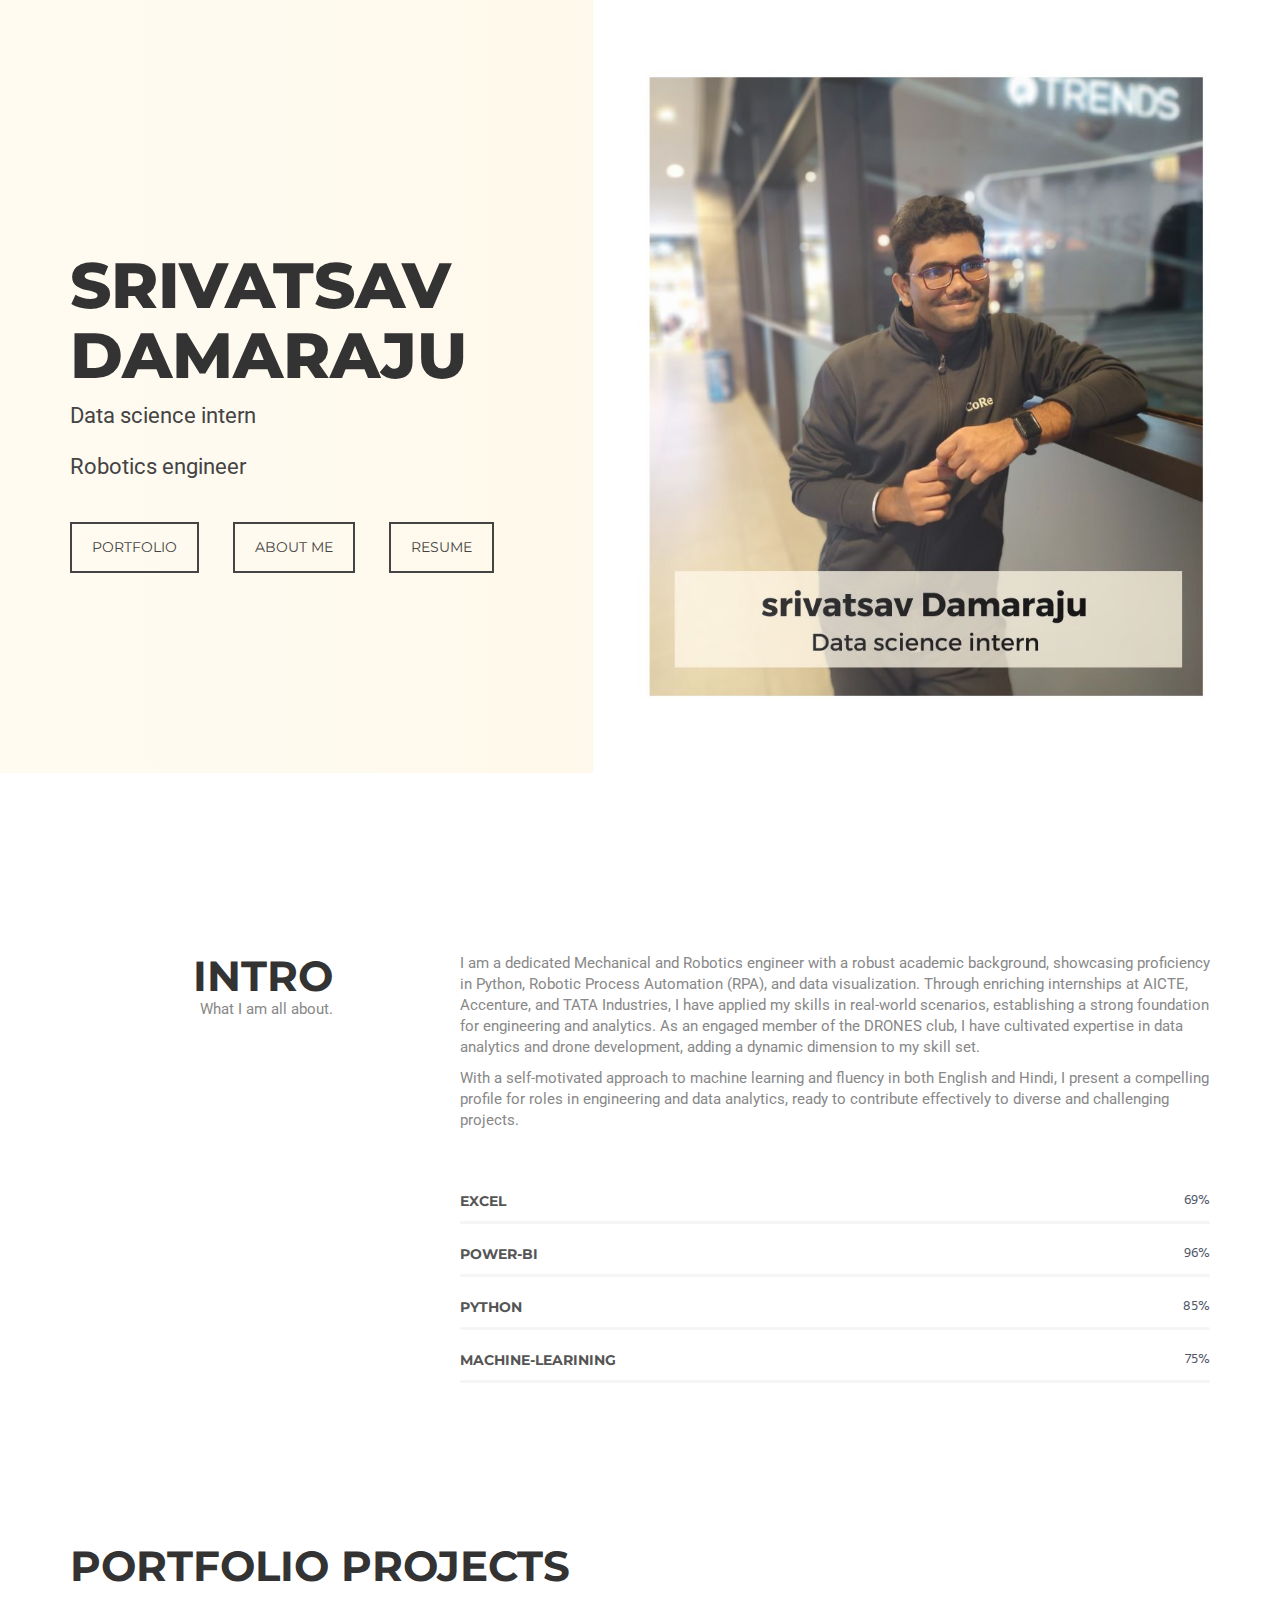
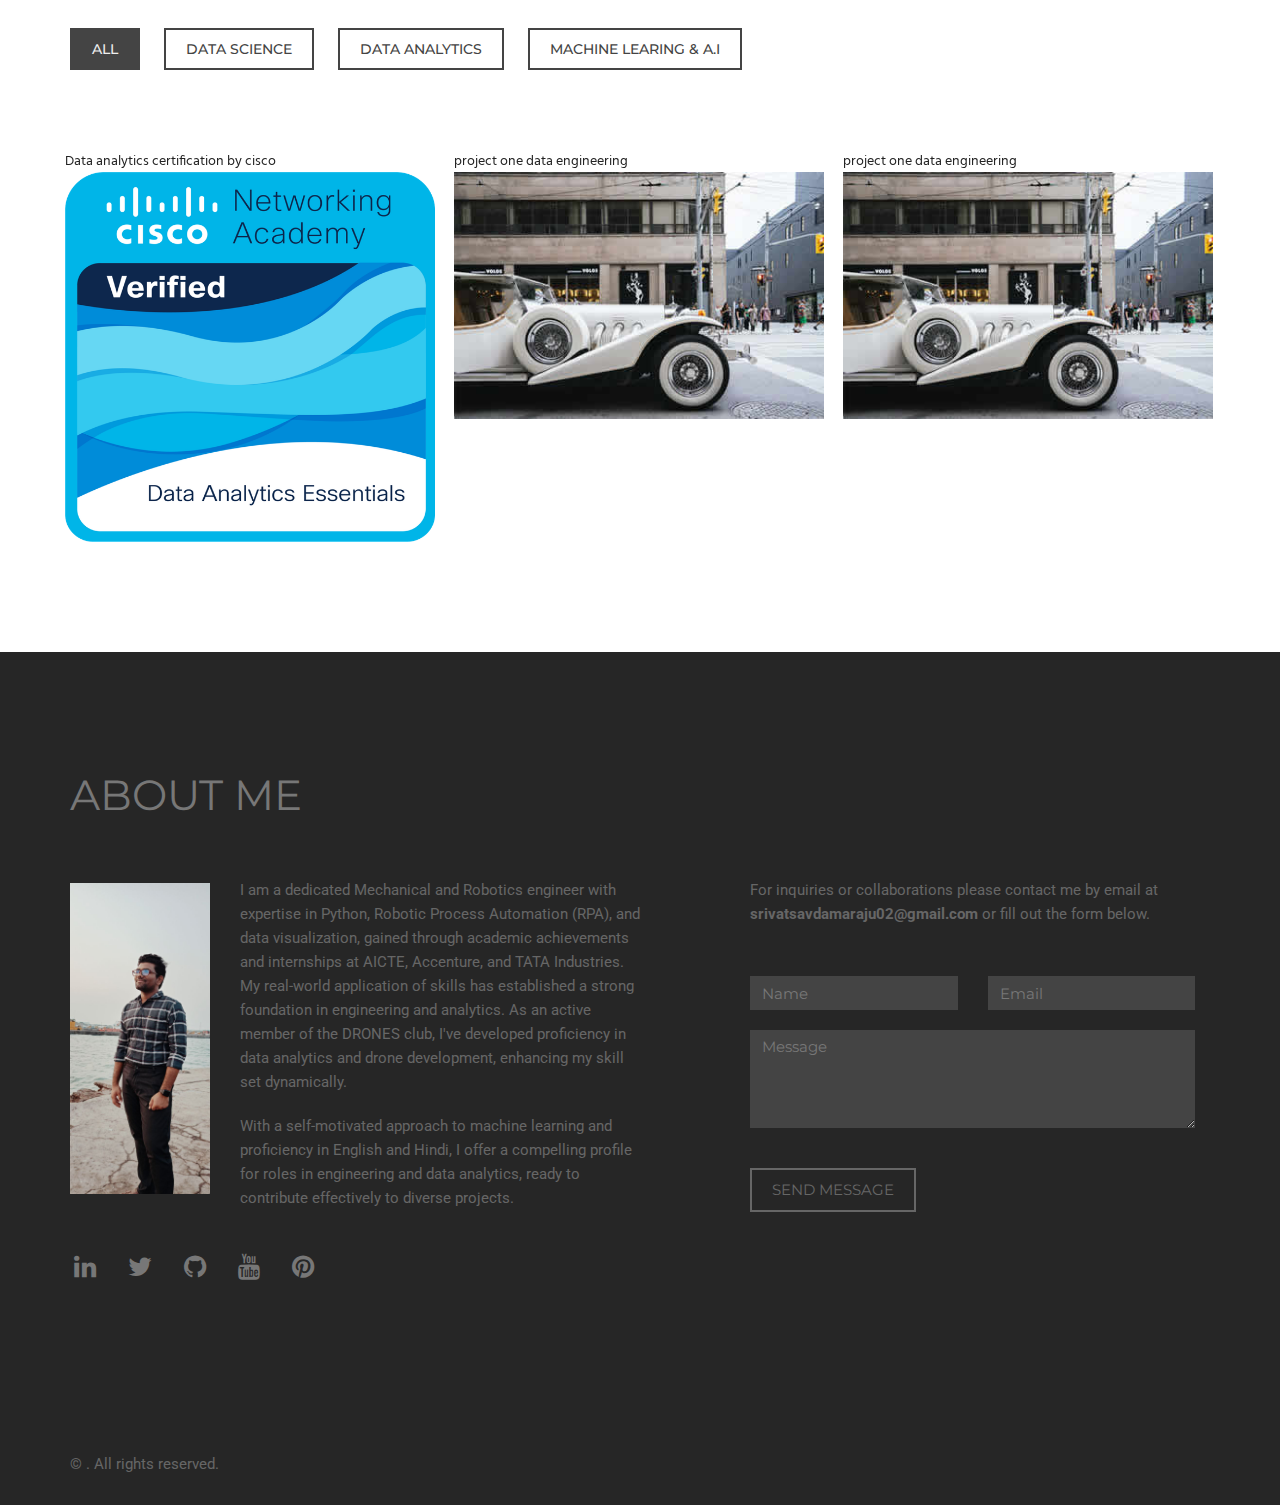
==== index.html @ e6b88191 "Update index.html" ====
<!DOCTYPE html>
<html lang="en">
<head>
<meta charset="utf-8">
<meta name="viewport" content="width=device-width, initial-scale=1">
<title>Srivatsav Damaraju  - Data science intern  / Robotics engineer </title>
<meta name="description" content="">
<meta name="author" content="">
<!-- air flowGLOBAL MANDATORY STYLES -->
<link href="http://fonts.googleapis.com/css?family=Hind:300,400,500,600,700" rel="stylesheet" type="text/css">
<link href="vendor/simple-line-icons/css/simple-line-icons.css" rel="stylesheet" type="text/css"/>
<link href="vendor/bootstrap/css/bootstrap.min.css" rel="stylesheet" type="text/css"/>

<!-- PAGE LEVEL PLUGIN STYLES -->
<link href="airflo\css\animate.css" rel="stylesheet">

<!-- THEME STYLES -->
<link href="airflo\css\layout.min.css" rel="stylesheet" type="text/css"/>
<!-- JAVASCRIPTS(Load javascripts at bottom, this will reduce page load time) -->
        <!-- CORE PLUGINS -->
        <script src="vendor/jquery.min.js" type="text/javascript"></script>
        <script src="vendor/jquery-migrate.min.js" type="text/javascript"></script>
        <script src="vendor/bootstrap/js/bootstrap.min.js" type="text/javascript"></script>

        <!-- PAGE LEVEL PLUGINS -->
        <script src="vendor/jquery.easing.js" type="text/javascript"></script>
        <script src="vendor/jquery.back-to-top.js" type="text/javascript"></script>
        <script src="vendor/jquery.smooth-scroll.js" type="text/javascript"></script>
        <script src="vendor/jquery.wow.min.js" type="text/javascript"></script>
        <script src="vendor/jquery.parallax.min.js" type="text/javascript"></script>
        <script src="vendor/jquery.appear.js" type="text/javascript"></script>
        <script src="vendor/masonry/jquery.masonry.pkgd.min.js" type="text/javascript"></script>
        <script src="vendor/masonry/imagesloaded.pkgd.min.js" type="text/javascript"></script>

        <!-- PAGE LEVEL SCRIPTS -->
        <script src="airflo\js\layout.min.js" type="text/javascript"></script>
        <script src="airflo\js\components\progress-bar.min.js" type="text/javascript"></script>
        <script src="airflo\js\components\masonry.min.js" type="text/javascript"></script>
        <script src="airflo\js\components\wow.min.js" type="text/javascript"></script>


<!-- Favicons
    ================================================== -->
<link rel="shortcut icon" href="img/favicon.ico" type="image/x-icon">
<link rel="apple-touch-icon" href="img/apple-touch-icon.png">
<link rel="apple-touch-icon" sizes="72x72" href="img/apple-touch-icon-72x72.png">
<link rel="apple-touch-icon" sizes="114x114" href="img/apple-touch-icon-114x114.png">

<!-- Bootstrap -->
<link rel="stylesheet" type="text/css"  href="css/bootstrap.css">
<link rel="stylesheet" type="text/css" href="fonts/font-awesome/css/font-awesome.css">

<!-- Stylesheet
    ================================================== -->

<link rel="stylesheet" type="text/css"  href="css/style.css">
<link rel="stylesheet" type="text/css" href="css/nivo-lightbox/nivo-lightbox.css">
<link rel="stylesheet" type="text/css" href="css/nivo-lightbox/default.css">
<link href="https://fonts.googleapis.com/css?family=Montserrat:400,700" rel="stylesheet">
<link href="https://fonts.googleapis.com/css?family=Roboto:300,400,500,700,900" rel="stylesheet">

<!-- HTML5 shim and Respond.js for IE8 support of HTML5 elements and media queries -->
<!-- WARNING: Respond.js doesn't work if you view the page via file:// -->
<!--[if lt IE 9]>
      <script src="https://oss.maxcdn.com/html5shiv/3.7.2/html5shiv.min.js"></script>
      <script src="https://oss.maxcdn.com/respond/1.4.2/respond.min.js"></script>
    <![endif]-->
</head>
<body>
<!-- Header -->
<header id="header">
  <div class="intro">
    <div class="overlay">
      <div class="container">
        <div class="row">
          <div class="col-xs-12 col-md-8">
            <div class="intro-text">
              <h1>Srivatsav Damaraju</h1>
              <p> Data science intern </p>
              <p> Robotics engineer</p>
              <a href="#portfolio" class="btn btn-custom btn-lg page-scroll">Portfolio</a> <a href="#contact" class="btn btn-custom btn-lg page-scroll">About Me</a> <a href="Resume.html" class="btn btn-custom btn-lg page-scroll">Resume</a></div>
          </div>
          
        </div>
        
      </div>
    </div>
  </div>
  
    
     
          
           
       
    
</header>

<div id="about">
  <div class="container content-lg">
      <div class="row">
          <div class="col-sm-3 sm-margin-b-30">
              <div class="text-right sm-text-left">
                  <h2 class="margin-b-0">Intro</h2>
                  <p>What I am all about.</p>
              </div>
          </div>
          <div class="col-sm-8 col-sm-offset-1">
              <div class="margin-b-60">
                  <p>I am a dedicated Mechanical and Robotics engineer with a robust academic background, showcasing proficiency in Python, Robotic Process Automation (RPA), and data visualization. Through enriching internships at AICTE, Accenture, and TATA Industries, I have applied my skills in real-world scenarios, establishing a strong foundation for engineering and analytics. As an engaged member of the DRONES club, I have cultivated expertise in data analytics and drone development, adding a dynamic dimension to my skill set.</p>
                  <p>With a self-motivated approach to machine learning and fluency in both English and Hindi, I present a compelling profile for roles in engineering and data analytics, ready to contribute effectively to diverse and challenging projects. </p>
              </div>

              <!-- Progress Box -->
              <div class="progress-box">
                  <h5>EXCEL <span class="color-heading pull-right">69%</span></h5>
                  <div class="progress">
                      <div class="progress-bar bg-color-base" role="progressbar" data-width="87"></div>
                  </div>
              </div>
              <div class="progress-box">
                  <h5>POWER-BI <span class="color-heading pull-right">96%</span></h5>
                  <div class="progress">
                      <div class="progress-bar bg-color-base" role="progressbar" data-width="82"></div>
                  </div>
              </div>
              <div class="progress-box">
                  <h5>PYTHON <span class="color-heading pull-right">85%</span></h5>
                  <div class="progress">
                      <div class="progress-bar bg-color-base" role="progressbar" data-width="52"></div>
                  </div>
              </div>
              <div class="progress-box">
                  <h5>MACHINE-LEARINING <span class="color-heading pull-right">75%</span></h5>
                  <div class="progress">
                      <div class="progress-bar bg-color-base" role="progressbar" data-width="77"></div>
                  </div>
              </div>
              <!-- End Progress Box -->
          </div>
      </div>
      <!--// end row -->
  </div>
</div>
<!-- Portfolio Section -->
<div id="portfolio">
  <div class="container">
    <div class="section-title">
      <h2>Portfolio Projects </h2>
    </div>
    <div class="categories">
      <ul class="cat">
        <li>
          <ol class="type">
            <li><a href="#" data-filter="*" class="active">All</a></li>
            <li><a href="#" data-filter=".data-science">data science</a></li>
            <li><a href="#" data-filter=".dolor">Data analytics</a></li>
            <li><a href="#" data-filter=".adipiscing">Machine Learing & A.I </a></li>
          </ol>
        </li>
      </ul>
    </div>
    
    <div class="row">
      <div class="portfolio-items">
        
      <!-- past new content heare start  -->
        <div class="col-sm-6 col-md-4 data-science"><!-- change name topic  -->
          <div class="portfolio-item">
            <div class="hover-bg"> <a href="canva.html" title="Data analytics certification by cisco " data-lightbox-gallery="gallery1">
              <figure>
   
                <figcaption> Data analytics certification by cisco <!-- change name of the image title   -->

                </figcaption>
              </figure>
              <div class="hover-text">
                <div class="overlay-caption">
                  <div class="overlay-content">
                    
                    <h4>Data analytics certification by cisco</h4>
                
                  </div>
                </div>
              </div>
              <img src="img/portfolio/CISCODATABADGE.png" class="img-responsive" alt="Project Title"> </a> </div>
          </div>
        </div>

        <!-- past new content heare end  -->
        <div class="col-sm-6 col-md-4 dolor">
          <div class="portfolio-item">
            <div class="hover-bg"> <a href="img/portfolio/01-large.jpg" title="Project Title" data-lightbox-gallery="gallery1">
              <figure>
   
                <figcaption> project one data engineering 

                </figcaption>
              </figure>
              <div class="hover-text">
                <div class="overlay-caption">
                  <div class="overlay-content">
                    
                    <h4>Project Name</h4>
                
                  </div>
                </div>
              </div>
              <img src="img/portfolio/01-small.jpg" class="img-responsive" alt="Project Title"> </a> </div>
          </div>
        </div>
       
       
        <div class="col-sm-6 col-md-4 adipiscing">
          <div class="portfolio-item">
            <div class="hover-bg"> <a href="img/portfolio/01-large.jpg" title="Project Title" data-lightbox-gallery="gallery1">
              <figure>
   
                <figcaption> project one data engineering 

                </figcaption>
              </figure>
              <div class="hover-text">
                <div class="overlay-caption">
                  <div class="overlay-content">
                    
                    <h4>Project Name</h4>
                
                  </div>
                </div>
              </div>
              <img src="img/portfolio/01-small.jpg" class="img-responsive" alt="Project Title"> </a> </div>
          </div>
        </div>
      </div>
    </div>
  </div>
</div>
<!-- Contact Section -->
<div id="contact">
  <div class="container">
    <h2>About Me</h2>
    <div class="col-md-6">
      <div class="section-title">
        <div class="row"> <img src="img/photo_2024-01-25_19-38-02.jpg" class="img-responsive pull-left" alt="">
          <p>I am a dedicated Mechanical and Robotics engineer with expertise in Python, Robotic Process Automation (RPA), and data visualization, gained through academic achievements and internships at AICTE, Accenture, and TATA Industries. My real-world application of skills has established a strong foundation in engineering and analytics. As an active member of the DRONES club, I've developed proficiency in data analytics and drone development, enhancing my skill set dynamically.</p>
          <p> With a self-motivated approach to machine learning and proficiency in English and Hindi, I offer a compelling profile for roles in engineering and data analytics, ready to contribute effectively to diverse projects.</p>
          <div class="social">
            <ul>
              <li><a href="#"><i class="fa fa-linkedin"></i></a></li>
              <li><a href="#"><i class="fa fa-twitter"></i></a></li>
              <li><a href="#"><i class="fa fa-github"></i></a></li>
              <li><a href="#"><i class="fa fa-youtube"></i></a></li>
              <li><a href="#"><i class="fa fa-pinterest"></i></a></li>
            </ul>
          </div>
        </div>
      </div>
    </div>
    <div class="col-md-5 col-md-offset-1">
      <div class="section-title">
        <p>For inquiries or collaborations please contact me by email at <strong>srivatsavdamaraju02@gmail.com</strong> or fill out the form below.</p>
      </div>
      <form name="sentMessage" id="contactForm" novalidate>
        <div class="row">
          <div class="col-md-6">
            <div class="form-group">
              <input type="text" id="name" class="form-control" placeholder="Name" required="required">
              <p class="help-block text-danger"></p>
            </div>
          </div>
          <div class="col-md-6">
            <div class="form-group">
              <input type="email" id="email" class="form-control" placeholder="Email" required="required">
              <p class="help-block text-danger"></p>
            </div>
          </div>
        </div>
        <div class="form-group">
          <textarea name="message" id="message" class="form-control" rows="4" placeholder="Message" required></textarea>
          <p class="help-block text-danger"></p>
        </div>
        <div id="success"></div>
        <button type="submit" class="btn btn-default btn-lg">Send Message</button>
      </form>
    </div>
  </div>
</div>
<div id="footer">
  <div class="container">
    <p>&copy; . All rights reserved.</p>
  </div>
</div>
<script type="text/javascript" src="js/jquery.1.11.1.js"></script> 
<script type="text/javascript" src="js/bootstrap.js"></script> 
<script type="text/javascript" src="js/SmoothScroll.js"></script> 
<script type="text/javascript" src="js/nivo-lightbox.js"></script> 
<script type="text/javascript" src="js/jquery.isotope.js"></script> 
<script type="text/javascript" src="js/jqBootstrapValidation.js"></script> 
<script type="text/javascript" src="js/contact_me.js"></script> 
<script type="text/javascript" src="js/main.js"></script>
</body>
</html>
---- css/style.css ----
body, html {
	font-family: 'Montserrat', sans-serif;
	text-rendering: optimizeLegibility !important;
	-webkit-font-smoothing: antialiased !important;
	color: #555;
	font-weight: 400;
	width: 100% !important;
	height: 100% !important;
}
h1 {
	color: #333;
	font-size: 64px;
	font-weight: 800;
	margin-top: 0;
	text-transform: uppercase;
	margin-bottom: 10px;
}
/*------------------------------------------------------------------
    [Progress Bar]
------------------------------------------------------------------*/
.progress-box .progress {
	box-shadow: none;
	height: 3px;
  }
  
  .progress-box .progress-bar {
	transition-duration: 2000ms;
	transition-property: all;
	transition-timing-function: cubic-bezier(0.7, 1, 0.7, 1);
  }
  
h2 {
	margin: 0 0 20px 0;
	font-weight: 700;
	font-size: 42px;
	color: #333;
	text-transform: uppercase;
}
h3 {
	font-size: 18px;
	text-transform: uppercase;
	margin-bottom: 20px;
}
h4 {
	font-size: 14px;
	letter-spacing: 1px;
	margin-bottom: 20px;
	text-transform: uppercase;
}
h5 {
	text-transform: uppercase;
	font-weight: 700;
	line-height: 20px;
}
p {
	font-family: 'Roboto', sans-serif;
	font-size: 15px;
	font-weight: 400;
	color: #888;
}
p.intro {
	margin: 12px 0 0;
	line-height: 24px;
}
a {
	color: #222;
}
a:hover, a:focus {
	text-decoration: none;
	color: #000;
}
ul, ol {
	list-style: none;
}
ul, ol {
	padding: 0;
	webkit-padding: 0;
	moz-padding: 0;
}
hr {
	height: 6px;
	width: 70px;
	position: relative;
	background: #444;
	margin-bottom: 20px;
	margin-left: 0;
	border: 0;
}
.btn:active, .btn.active {
	background-image: none;
	outline: 0;
	-webkit-box-shadow: none;
	box-shadow: none;
}
a:focus, .btn:focus, .btn:active:focus, .btn.active:focus, .btn.focus, .btn:active.focus, .btn.active.focus {
	outline: none;
	outline-offset: none;
}
.section-title {
	margin-bottom: 50px;
}
.btn-custom {
	font-family: 'Montserrat', sans-serif;
	text-transform: uppercase;
	color: #444;
	background-color: transparent;
	border: 2px solid #444;
	padding: 14px 20px;
	margin: 0;
	font-size: 14px;
	border-radius: 0;
	margin-top: 20px;
	margin-right: 30px;
	transition: all 0.5s;
}
.btn-custom:hover, .btn-custom:focus, .btn-custom.focus, .btn-custom:active, .btn-custom.active {
	color: #eee;
	background-color: #444;
}
/* Header Section */
.intro {
	display: table;
	width: 100%;
	padding: 0;
	margin-bottom: 80px;
	background: url(../img/sri.jpg) no-repeat right top;
	background-color: #e5e5e5;
	-webkit-background-size: cover;
	-moz-background-size: cover;
	background-size: cover;
	-o-background-size: cover;
}
.intro .overlay {
	/* Permalink - use to edit and share this gradient: http://colorzilla.com/gradient-editor/#ffffff+0,d5dade+100&0.5+0,0+100 */
	background: -moz-linear-gradient(left, rgba(255,255,255,0.5) 0%, rgba(213,218,222,0) 100%); /* FF3.6-15 */
	background: -webkit-linear-gradient(left, rgba(255,255,255,0.5) 0%, rgba(213,218,222,0) 100%); /* Chrome10-25,Safari5.1-6 */
	background: linear-gradient(to right, rgba(255,255,255,0.5) 0%, rgba(213,218,222,0) 100%); /* W3C, IE10+, FF16+, Chrome26+, Opera12+, Safari7+ */
filter: progid:DXImageTransform.Microsoft.gradient( startColorstr='#80ffffff', endColorstr='#00d5dade', GradientType=1 ); /* IE6-9 */
}
.intro .fa {
	font-size: 94px;
	margin-bottom: 40px;
	color: #fff;
}
.intro p {
	color: #444;
	margin: 10px 0 20px 0;
	font-size: 22px;
}
header .intro-text {
	padding-top: 250px;
	padding-bottom: 200px;
}
/* Portfolio Section */
#portfolio {
	padding: 40px 0 100px 0;
}
.categories {
	margin-bottom: 80px;
}
ul.cat li {
	display: inline-block;
}
ol.type li {
	display: inline-block;
	margin-right: 20px;
}
ol.type li a {
	font-family: 'Montserrat', sans-serif;
	color: #444;
	font-size: 14px;
	padding: 10px 20px;
	border: 2px solid #444;
	border-radius: 0;
	text-transform: uppercase;
}
ol.type li a.active {
	background: #444;
	color: #eee;
}
ol.type li a:hover {
	background: #444;
	color: #eee;
}
.isotope-item {
	z-index: 2
}
.isotope-hidden.isotope-item {
	z-index: 1
}
.isotope, .isotope .isotope-item {
	/* change duration value to whatever you like */
	-webkit-transition-duration: 0.8s;
	-moz-transition-duration: 0.8s;
	transition-duration: 0.8s;
}
.isotope-item {
	margin-right: -1px;
	-webkit-backface-visibility: hidden;
	backface-visibility: hidden;
	padding: 0 10px;
}
.isotope {
	-webkit-backface-visibility: hidden;
	backface-visibility: hidden;
	-webkit-transition-property: height, width;
	-moz-transition-property: height, width;
	transition-property: height, width;
}
.isotope .isotope-item {
	-webkit-backface-visibility: hidden;
	backface-visibility: hidden;
	-webkit-transition-property: -webkit-transform, opacity;
	-moz-transition-property: -moz-transform, opacity;
	transition-property: transform, opacity;
}
.portfolio-item {
	margin: 10px 0;
	-webkit-transition: all 0.5s ease-out;
	-moz-transition: all 0.5s ease-out;
	-ms-transition: all 0.5s ease-out;
	-o-transition: all 0.5s ease-out;
	transition: all 0.5s ease-out;
}
.portfolio-item .hover-bg {
	overflow: hidden;
	position: relative;
}
.hover-bg .hover-text {
	position: absolute;
	text-align: center;
	margin: 0 auto;
	color: #333;
	background: rgba(255, 255, 255, 0.75);
	height: 100%;
	width: 100%;
	opacity: 0;
	transition: all 0.5s;
}
.hover-bg .hover-text .overlay-caption {
	display: table;
	height: 100%;
	width: 100%;
}
.hover-bg .hover-text .overlay-caption .overlay-content {
	display: table-cell;
	vertical-align: middle;
}
.hover-bg:hover .hover-text {
	opacity: 1;
}
/* Contact Section */
#contact {
	padding: 60px 0 60px 0;
	background: #262626;
}
#contact h2 {
	font-weight: 400;
	color: #777;
	margin: 60px 0;
}
#contact img {
	width: 140px;
	margin: 5px 30px 10px 0;
}
#contact p {
	color: #666;
	margin-bottom: 20px;
	line-height: 24px;
}
#contact .social {
	margin-top: 40px;
}
#contact .social ul li {
	display: inline-block;
	margin-right: 20px;
}
#contact .social i.fa {
	font-size: 26px;
	padding: 4px;
	color: #777;
	transition: all 0.3s;
}
#contact .social i.fa:hover {
	color: #eee;
}
#contact form {
	padding: 0;
}
#contact .text-danger {
	color: #cc0033;
	text-align: left;
}
label {
	font-size: 12px;
	font-weight: 400;
	float: left;
}
#contact .form-control {
	display: block;
	width: 100%;
	padding: 6px 12px;
	font-size: 15px;
	font-weight: 400;
	line-height: 1.42857143;
	color: #aaa;
	background-color: #444;
	background-image: none;
	border: 0;
	border-radius: 0;
	-webkit-box-shadow: none;
	box-shadow: none;
	-webkit-transition: none;
	-o-transition: none;
	transition: none;
}
#contact .form-control:focus {
	border-color: #999;
	outline: 0;
	-webkit-box-shadow: transparent;
	box-shadow: transparent;
}
.form-control::-webkit-input-placeholder {
color: #777;
}
.form-control:-moz-placeholder {
color: #777;
}
.form-control::-moz-placeholder {
color: #777;
}
.form-control:-ms-input-placeholder {
color: #777;
}
#contact .btn-default {
	font-weight: 400;
	color: #666;
	background-color: transparent;
	border: 2px solid #666;
	padding: 10px 20px;
	margin: 0;
	font-size: 15px;
	border-radius: 0;
	margin-top: 20px;
	text-transform: uppercase;
	transition: all 0.3s;
}
#contact .btn-default:hover, .btn-default:focus, .btn-default.focus, .btn-default:active, .btn-default.active {
	background-color: #666;
	color: #999;
}
/* Footer Section*/
#footer {
	background: #262626;
	padding: 50px 0 20px 0;
}
#footer p {
	font-size: 15px;
	color: #666;
}
---- css/nivo-lightbox/default.css ----
/*
 * Nivo Lightbox Default Theme v1.0
 * http://dev7studios.com/nivo-lightbox
 *
 * Copyright 2013, Dev7studios
 * Free to use and abuse under the MIT license.
 * http://www.opensource.org/licenses/mit-license.php
 */
 
 .nivo-lightbox-theme-default * {
    -webkit-box-sizing: initial !important;
    -moz-box-sizing: initial !important;
    box-sizing: initial !important;
 }
.nivo-lightbox-theme-default.nivo-lightbox-overlay { 
	background: #666;
	background: rgba(0,0,0,0.6); 
}
.nivo-lightbox-theme-default .nivo-lightbox-content.nivo-lightbox-loading { background: url(loading.gif) no-repeat 50% 50%; }

.nivo-lightbox-theme-default .nivo-lightbox-nav {
	top: 10%;
	width: 8%;
	height: 80%;
	text-indent: -9999px;
	background-repeat: no-repeat;
	background-position: 50% 50%;
	opacity: 0.5;
}
.nivo-lightbox-theme-default .nivo-lightbox-nav:hover { 
	opacity: 1; 
	background-color: transparent;
}
.nivo-lightbox-theme-default .nivo-lightbox-prev { 
	background-image: url(prev.png); 
	border-radius: 0 3px 3px 0;
}
.nivo-lightbox-theme-default .nivo-lightbox-next { 
	background-image: url(next.png); 
	border-radius: 3px 0 0 3px;
}

.nivo-lightbox-theme-default .nivo-lightbox-close {
	display: block;
	background: url(close.png) no-repeat 5px 5px;
	width: 16px;
	height: 16px;
	text-indent: -9999px;
	padding: 5px;
	opacity: 0.5;
}
.nivo-lightbox-theme-default .nivo-lightbox-close:hover { opacity: 1; }

.nivo-lightbox-theme-default .nivo-lightbox-title-wrap { bottom: -7%; }
.nivo-lightbox-theme-default .nivo-lightbox-title {
	font: 14px/20px 'Helvetica Neue', Helvetica, Arial, sans-serif;
	font-style: normal;
	font-weight: normal;
	background: #000;
	color: #fff;
	padding: 7px 15px;
	border-radius: 30px;
}

.nivo-lightbox-theme-default .nivo-lightbox-image img {
	background: #fff;
	-webkit-box-shadow: 0px 1px 1px rgba(0,0,0,0.4);
	   -moz-box-shadow: 0px 1px 1px rgba(0,0,0,0.4);
	        box-shadow: 0px 1px 1px rgba(0,0,0,0.4);
}
.nivo-lightbox-theme-default .nivo-lightbox-ajax,
.nivo-lightbox-theme-default .nivo-lightbox-inline {
	background: #fff;
	padding: 40px;
	-webkit-box-shadow: 0px 1px 1px rgba(0,0,0,0.4);
	   -moz-box-shadow: 0px 1px 1px rgba(0,0,0,0.4);
	        box-shadow: 0px 1px 1px rgba(0,0,0,0.4);
}

@media (-webkit-min-device-pixel-ratio: 1.3),
       (-o-min-device-pixel-ratio: 2.6/2),
       (min--moz-device-pixel-ratio: 1.3),
       (min-device-pixel-ratio: 1.3),
       (min-resolution: 1.3dppx) {

	.nivo-lightbox-theme-default .nivo-lightbox-content.nivo-lightbox-loading { 
		background-image: url(loading@2x.gif); 
		background-size: 32px 32px;
	}
	.nivo-lightbox-theme-default .nivo-lightbox-prev { 
		background-image: url(prev@2x.png); 
		background-size: 48px 48px;
	}
	.nivo-lightbox-theme-default .nivo-lightbox-next { 
		background-image: url(next@2x.png); 
		background-size: 48px 48px;
	}
	.nivo-lightbox-theme-default .nivo-lightbox-close { 
		background-image: url(close@2x.png); 
		background-size: 16px 16px;
	}
	
}
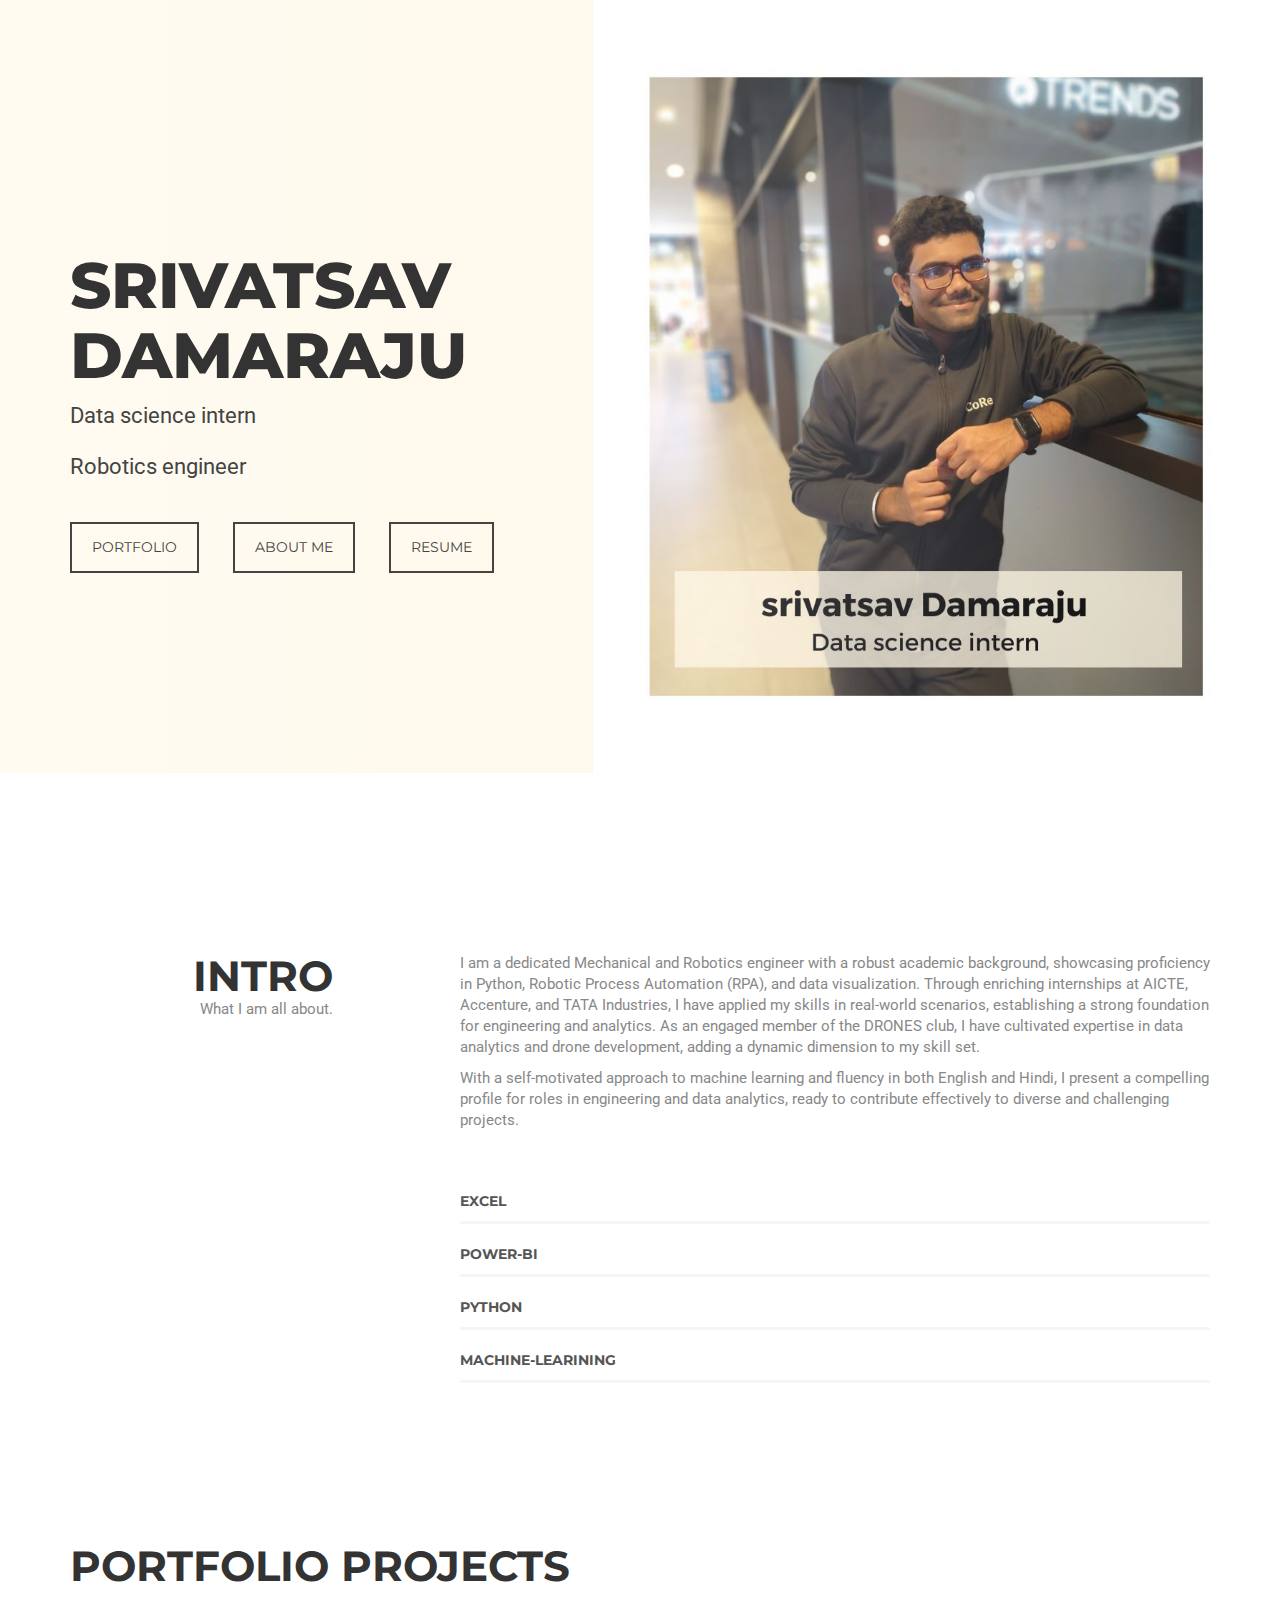
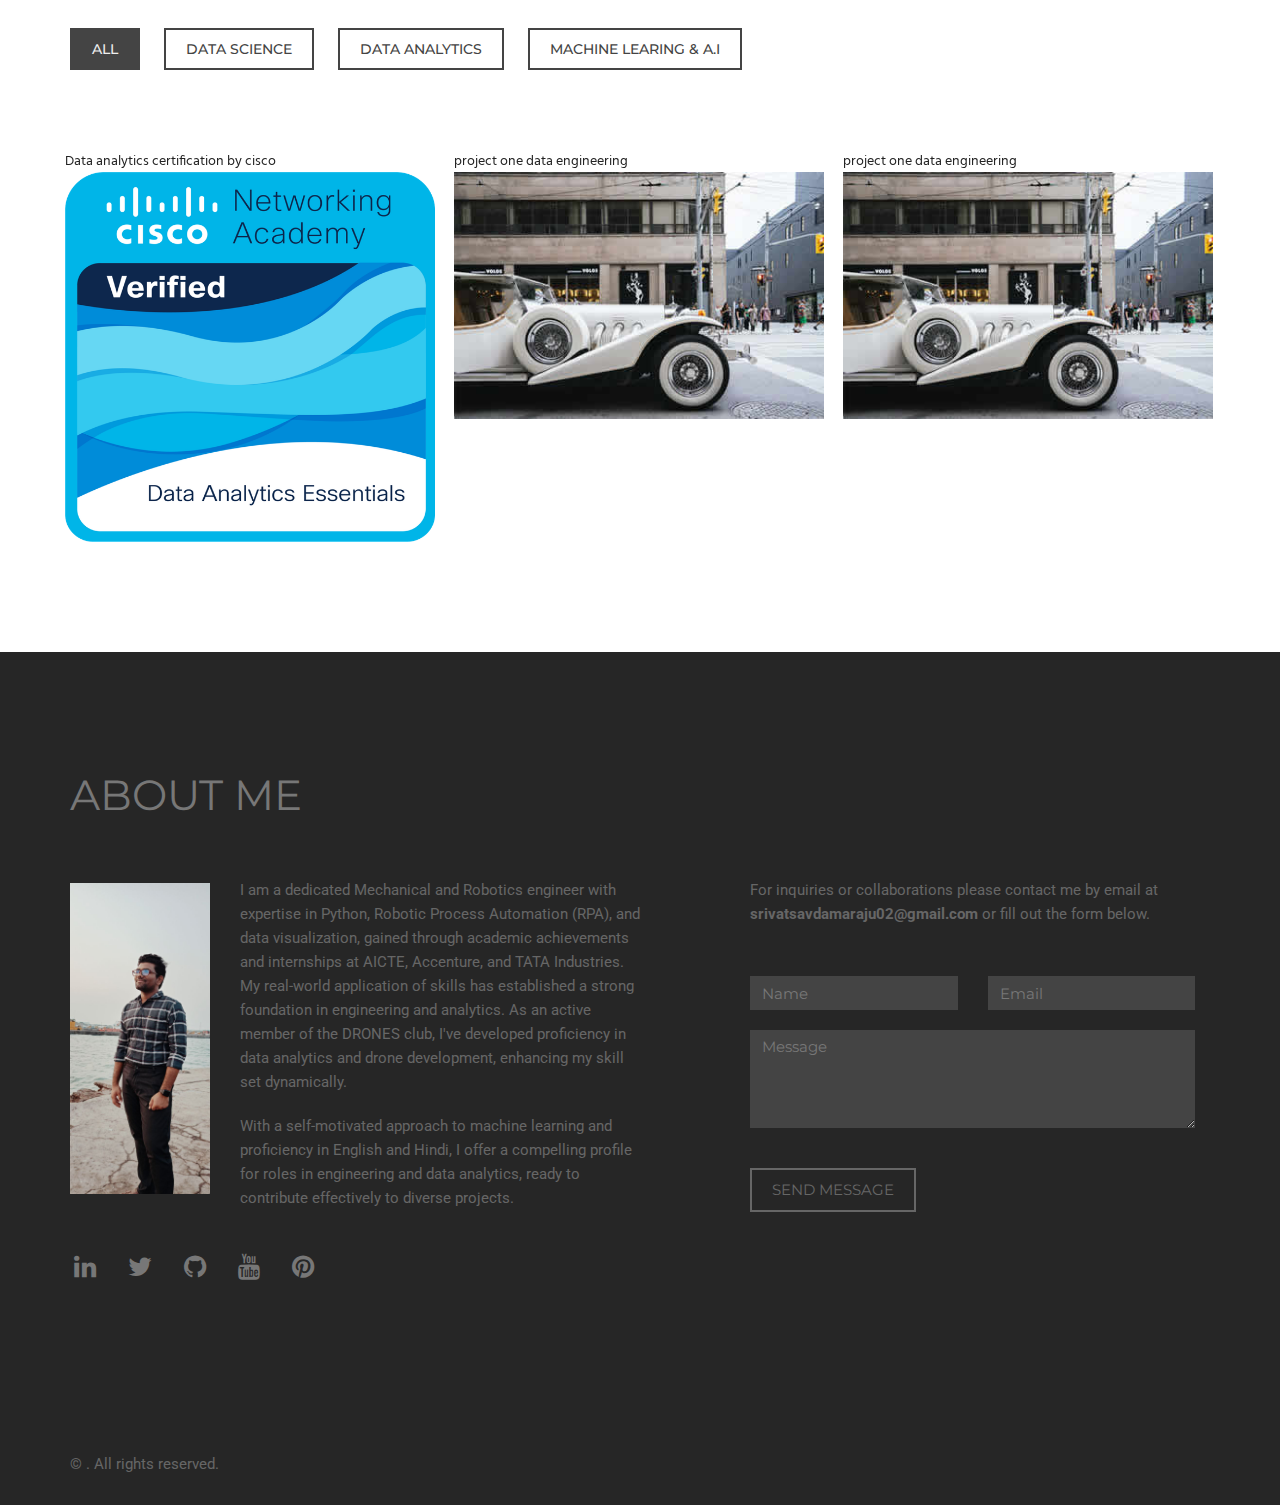
==== commit b7fb472a: "Update index.html" ====
--- a/index.html
+++ b/index.html
@@ -112,25 +112,25 @@
 
               <!-- Progress Box -->
               <div class="progress-box">
-                  <h5>EXCEL <span class="color-heading pull-right">69%</span></h5>
+                  <h5>EXCEL <span class="color-heading pull-right"></span></h5>
                   <div class="progress">
                       <div class="progress-bar bg-color-base" role="progressbar" data-width="87"></div>
                   </div>
               </div>
               <div class="progress-box">
-                  <h5>POWER-BI <span class="color-heading pull-right">96%</span></h5>
+                  <h5>POWER-BI <span class="color-heading pull-right"></span></h5>
                   <div class="progress">
                       <div class="progress-bar bg-color-base" role="progressbar" data-width="82"></div>
                   </div>
               </div>
               <div class="progress-box">
-                  <h5>PYTHON <span class="color-heading pull-right">85%</span></h5>
+                  <h5>PYTHON <span class="color-heading pull-right"></span></h5>
                   <div class="progress">
                       <div class="progress-bar bg-color-base" role="progressbar" data-width="52"></div>
                   </div>
               </div>
               <div class="progress-box">
-                  <h5>MACHINE-LEARINING <span class="color-heading pull-right">75%</span></h5>
+                  <h5>MACHINE-LEARINING <span class="color-heading pull-right"></span></h5>
                   <div class="progress">
                       <div class="progress-bar bg-color-base" role="progressbar" data-width="77"></div>
                   </div>
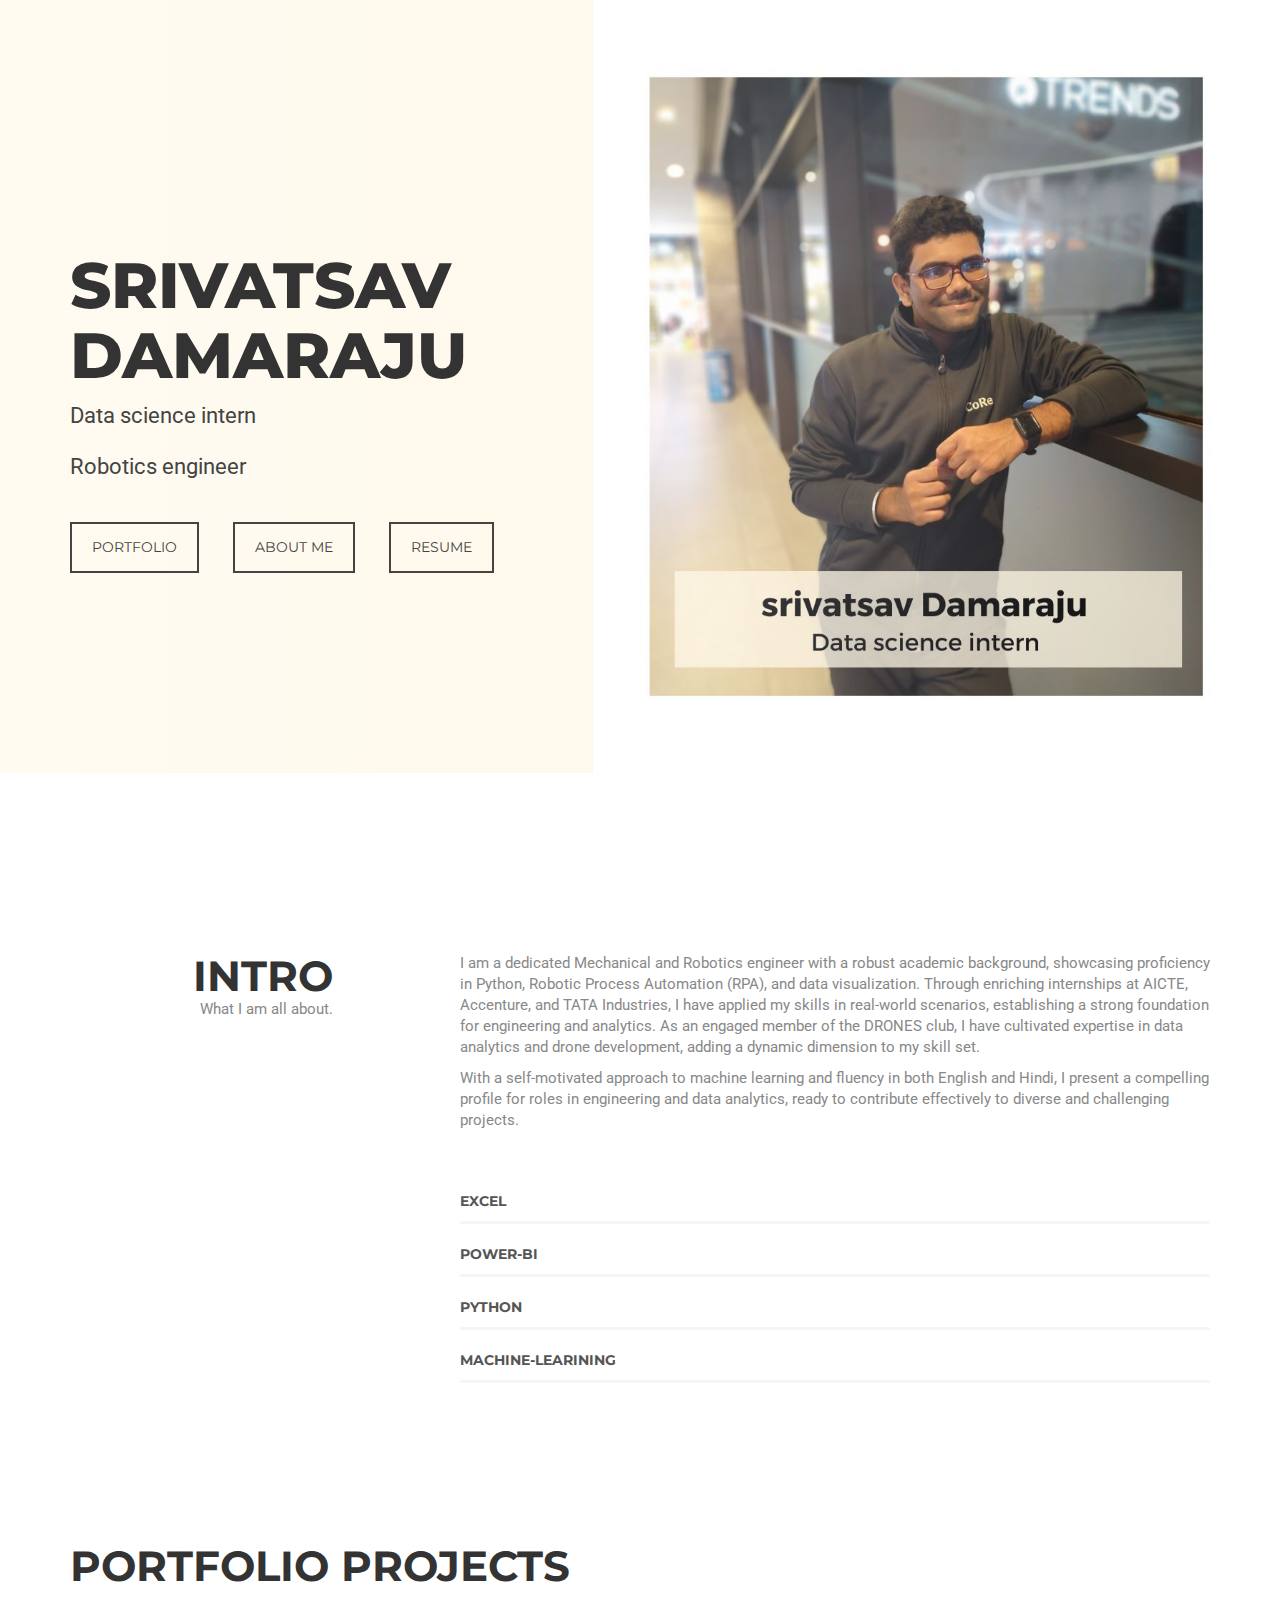
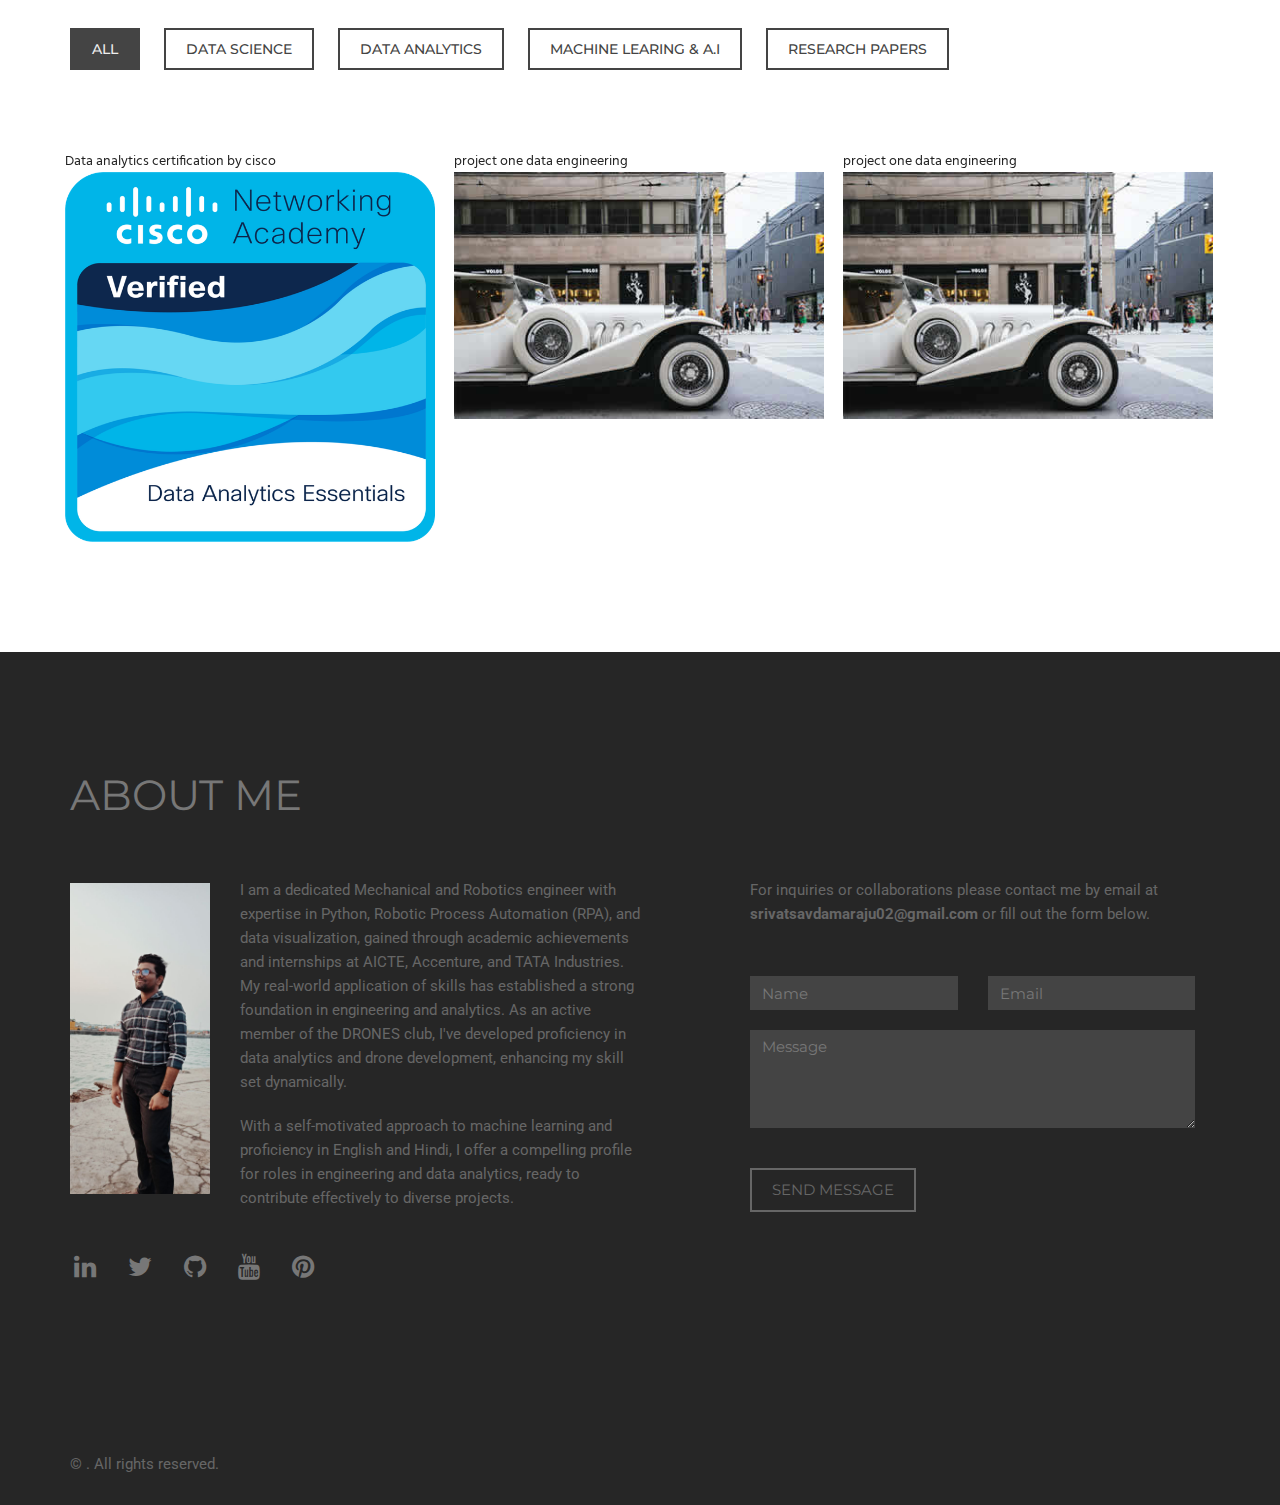
==== commit 053660b5: "Update index.html" ====
--- a/index.html
+++ b/index.html
@@ -7,6 +7,7 @@
 <meta name="description" content="">
 <meta name="author" content="">
 <!-- air flowGLOBAL MANDATORY STYLES -->
+<meta name="viewport" content="width=device-width, initial-scale=1.0">
 <link href="http://fonts.googleapis.com/css?family=Hind:300,400,500,600,700" rel="stylesheet" type="text/css">
 <link href="vendor/simple-line-icons/css/simple-line-icons.css" rel="stylesheet" type="text/css"/>
 <link href="vendor/bootstrap/css/bootstrap.min.css" rel="stylesheet" type="text/css"/>
@@ -155,6 +156,7 @@
             <li><a href="#" data-filter=".data-science">data science</a></li>
             <li><a href="#" data-filter=".dolor">Data analytics</a></li>
             <li><a href="#" data-filter=".adipiscing">Machine Learing & A.I </a></li>
+            <li><a href="#" data-filter=".adipiscing">Research Papers </a></li>
           </ol>
         </li>
       </ul>
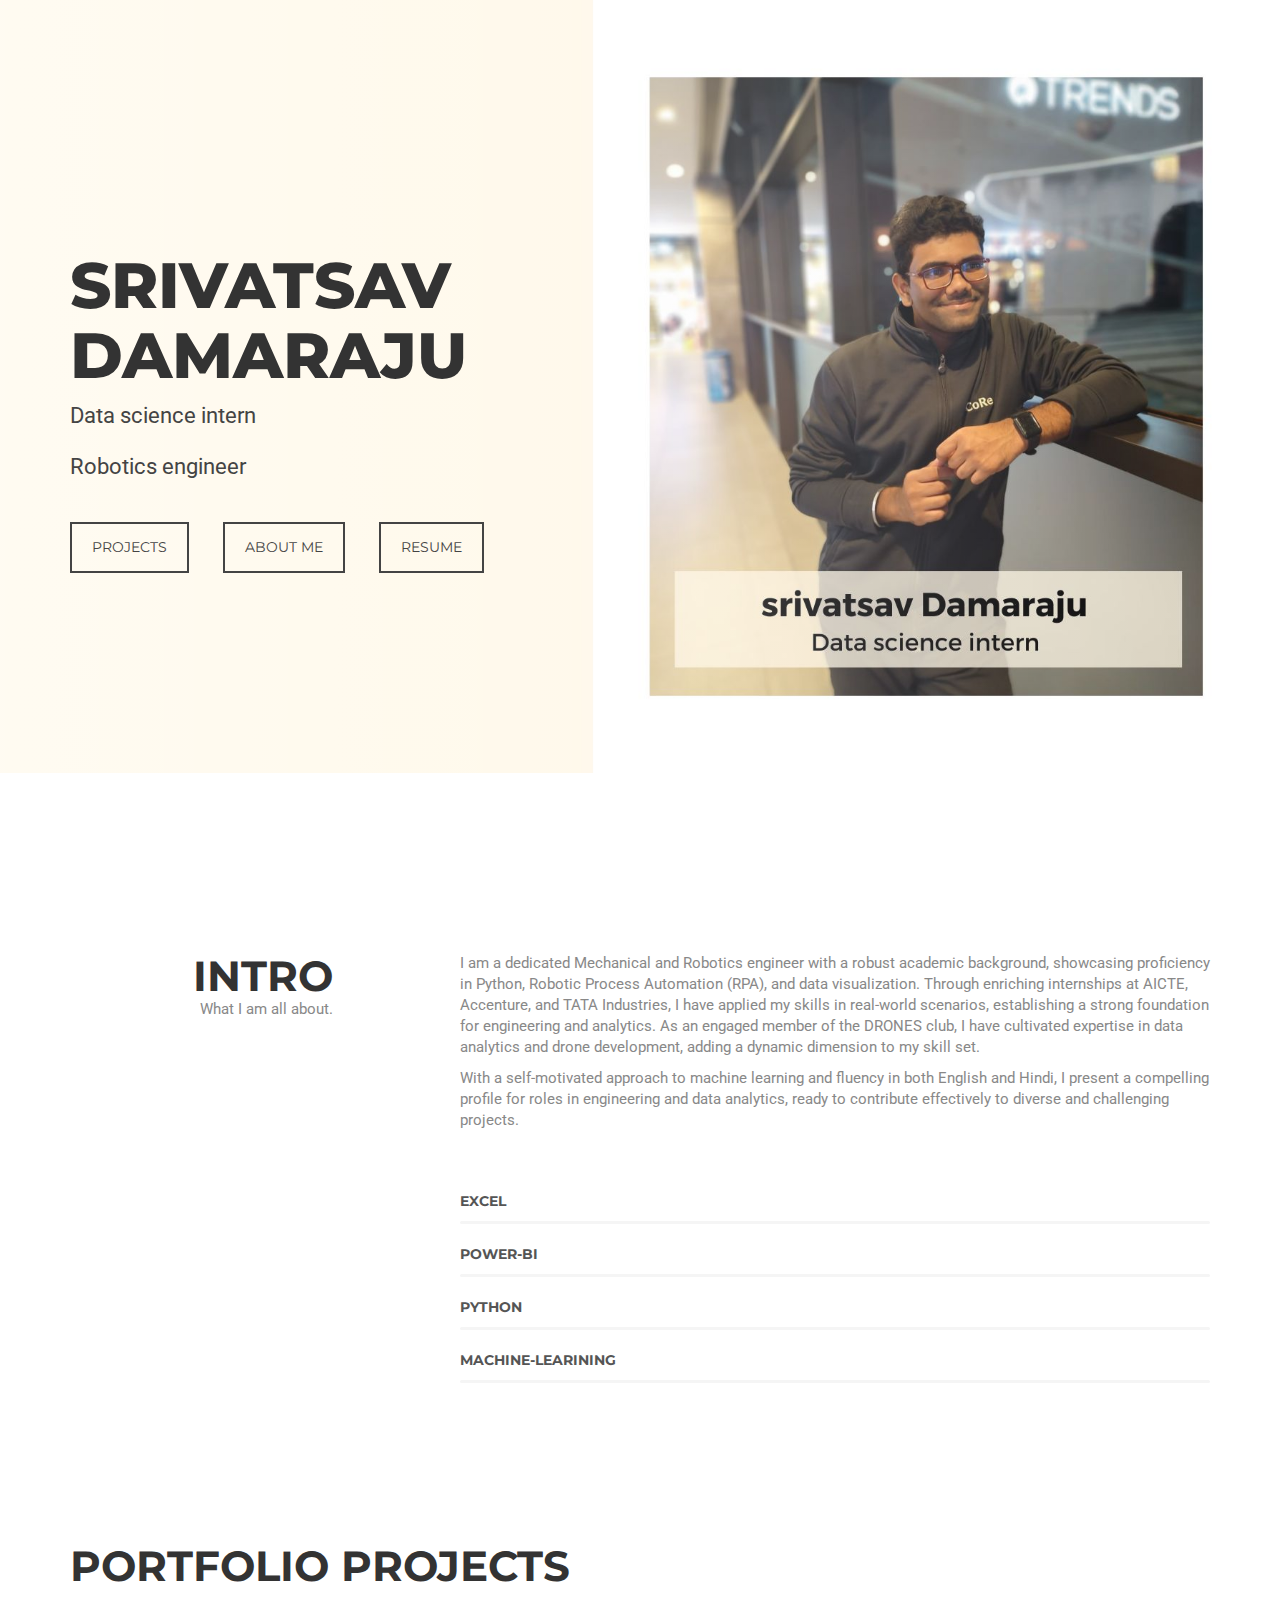
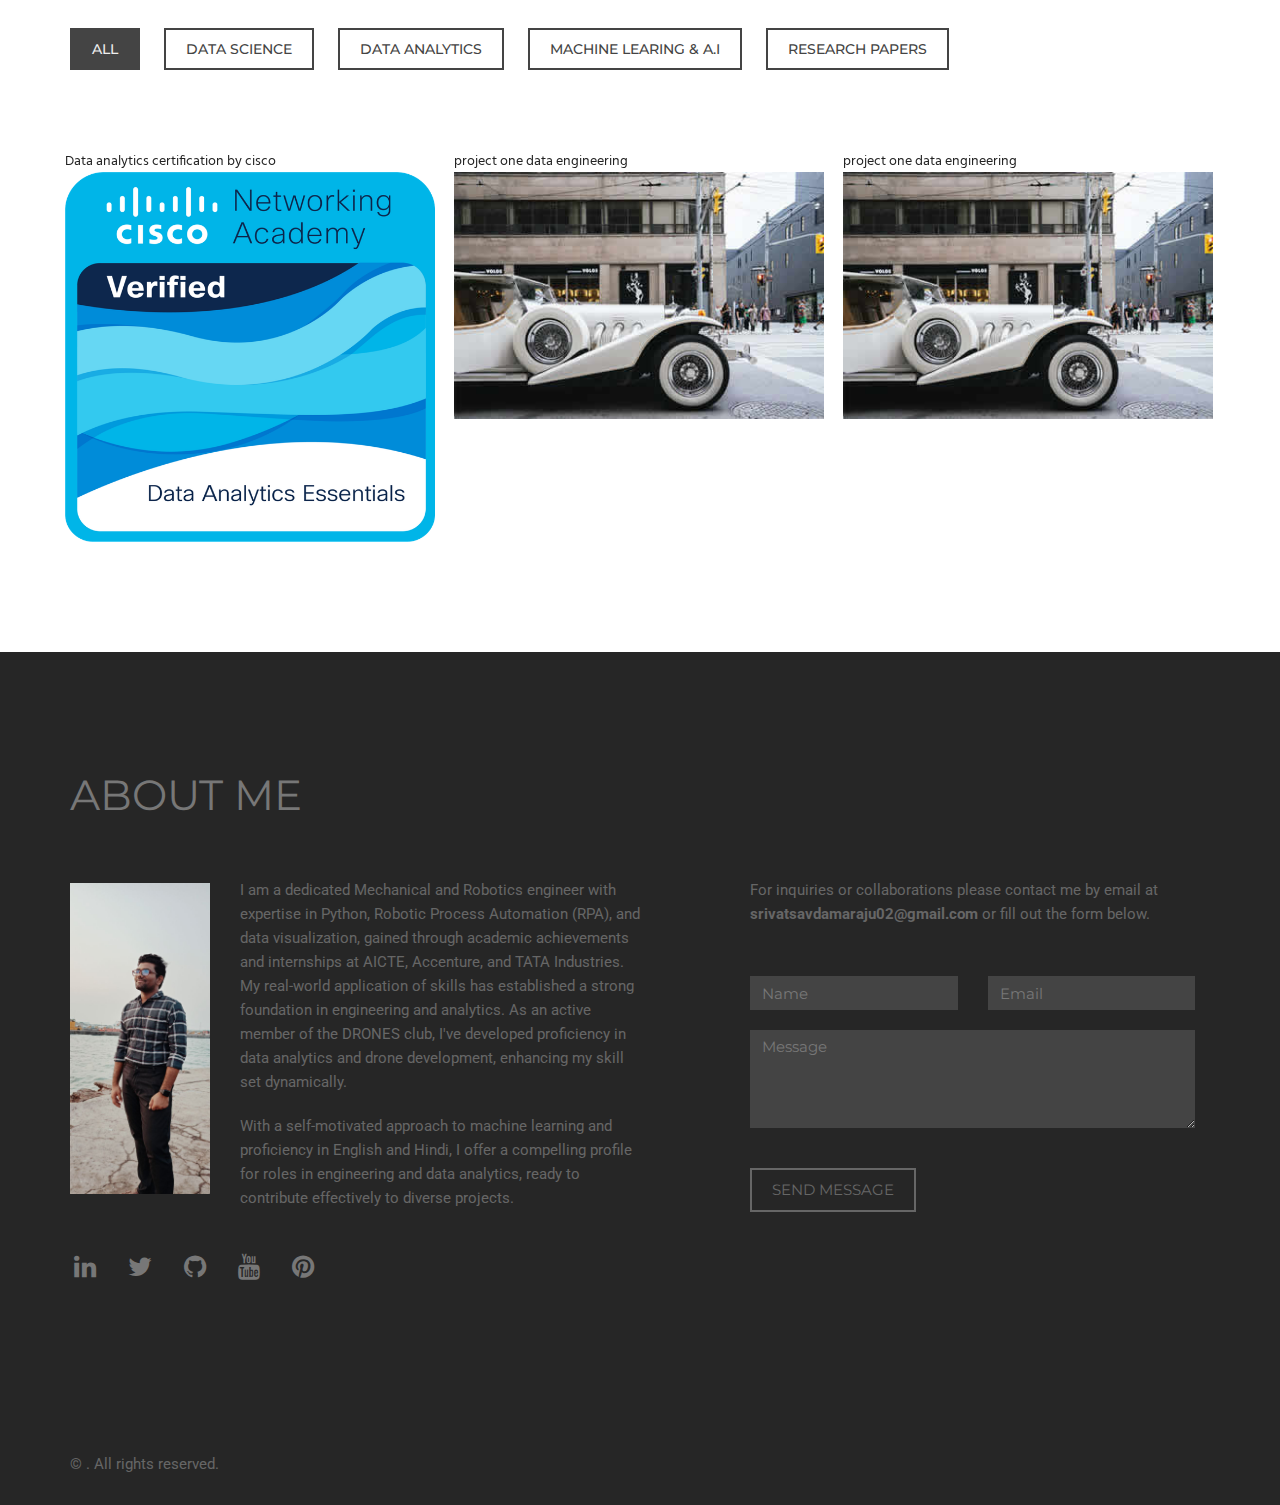
==== commit 89b7d0e9: "Update index.html" ====
--- a/index.html
+++ b/index.html
@@ -14,7 +14,18 @@
 
 <!-- PAGE LEVEL PLUGIN STYLES -->
 <link href="airflo\css\animate.css" rel="stylesheet">
-
+<script>
+          window.onload = function() {
+              var portfolioSection = document.getElementById('portfolio');
+  
+              // Check if the element exists before attempting to scroll to it
+              if (portfolioSection) {
+                  setTimeout(function() {
+                      portfolioSection.scrollIntoView({ behavior: 'smooth', block: 'start', inline: 'nearest' });
+                  }, 600); // Adjust the timeout duration (in milliseconds) as needed
+              }
+          };
+      </script>
 <!-- THEME STYLES -->
 <link href="airflo\css\layout.min.css" rel="stylesheet" type="text/css"/>
 <!-- JAVASCRIPTS(Load javascripts at bottom, this will reduce page load time) -->
@@ -79,7 +90,7 @@
               <h1>Srivatsav Damaraju</h1>
               <p> Data science intern </p>
               <p> Robotics engineer</p>
-              <a href="#portfolio" class="btn btn-custom btn-lg page-scroll">Portfolio</a> <a href="#contact" class="btn btn-custom btn-lg page-scroll">About Me</a> <a href="Resume.html" class="btn btn-custom btn-lg page-scroll">Resume</a></div>
+              <a href="#portfolio" class="btn btn-custom btn-lg page-scroll">Projects</a> <a href="#contact" class="btn btn-custom btn-lg page-scroll">About Me</a> <a href="Resume.html" class="btn btn-custom btn-lg page-scroll">Resume</a></div>
           </div>
           
         </div>
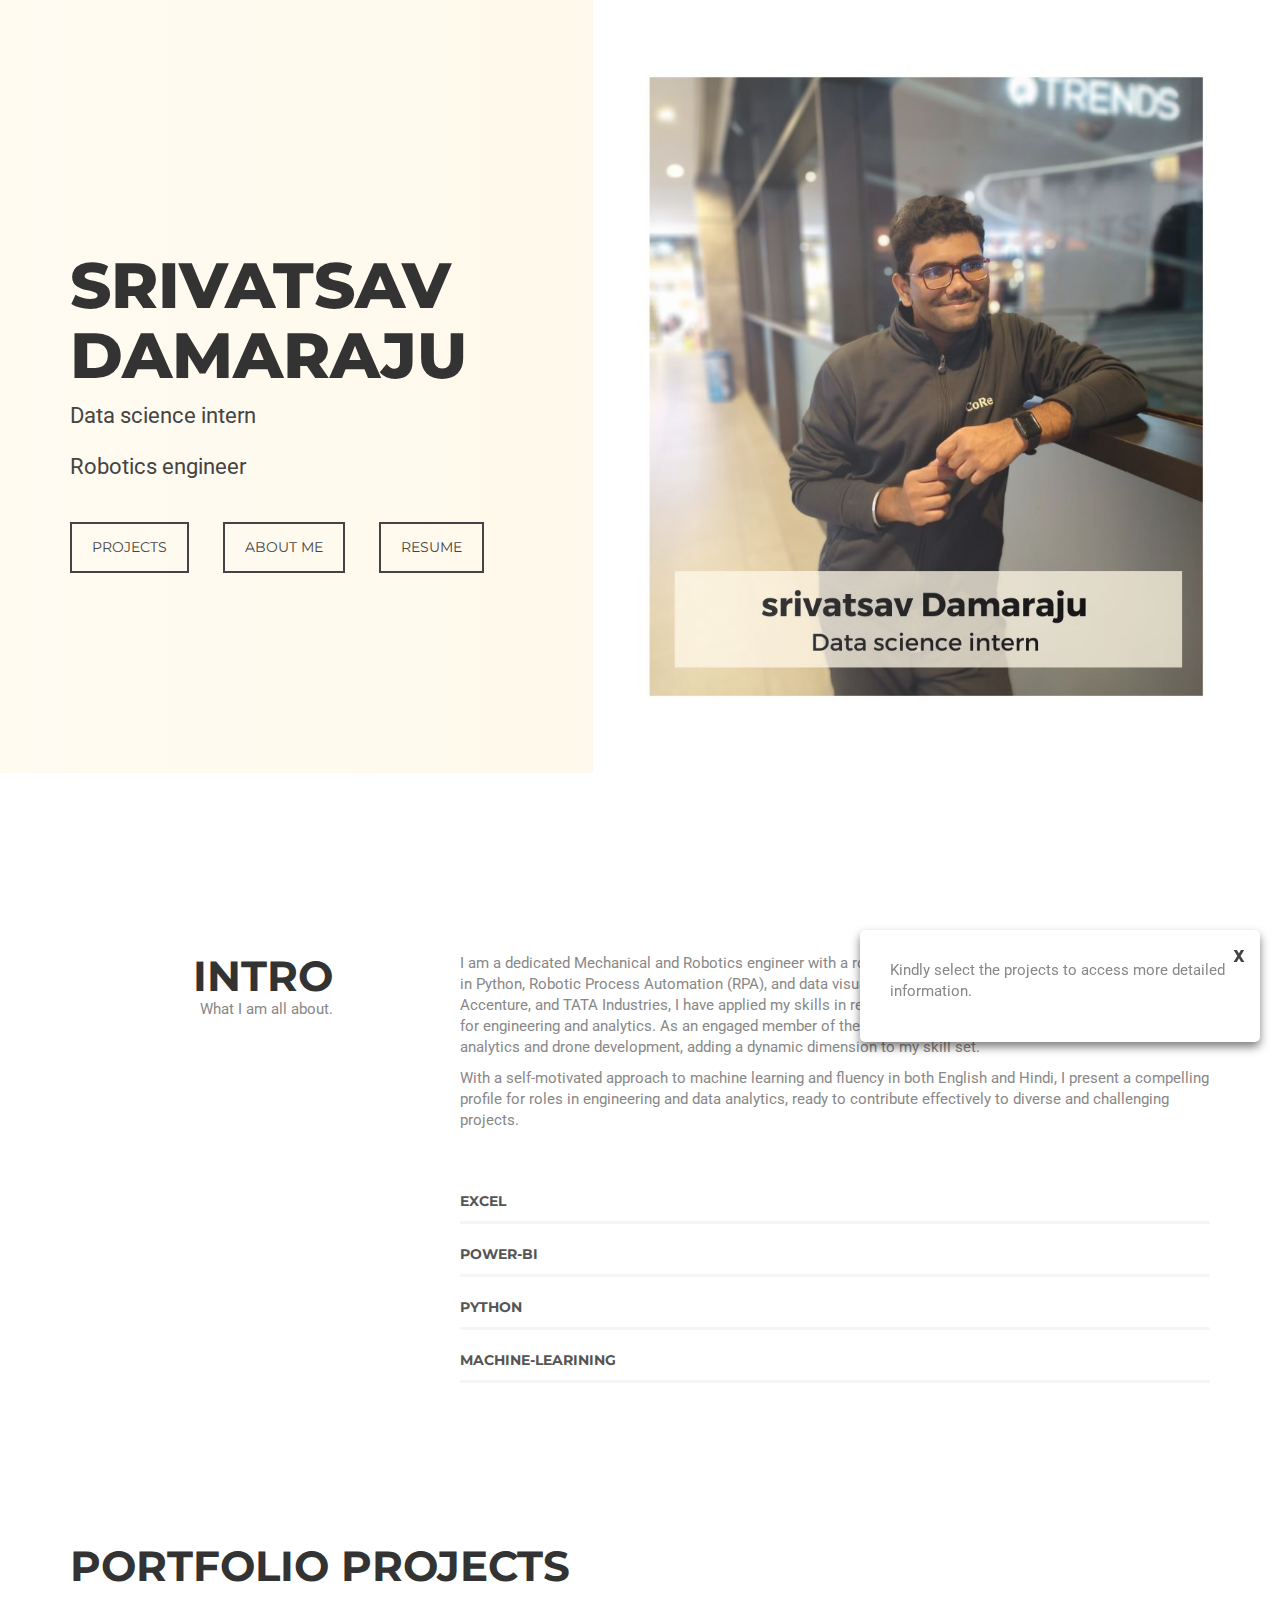
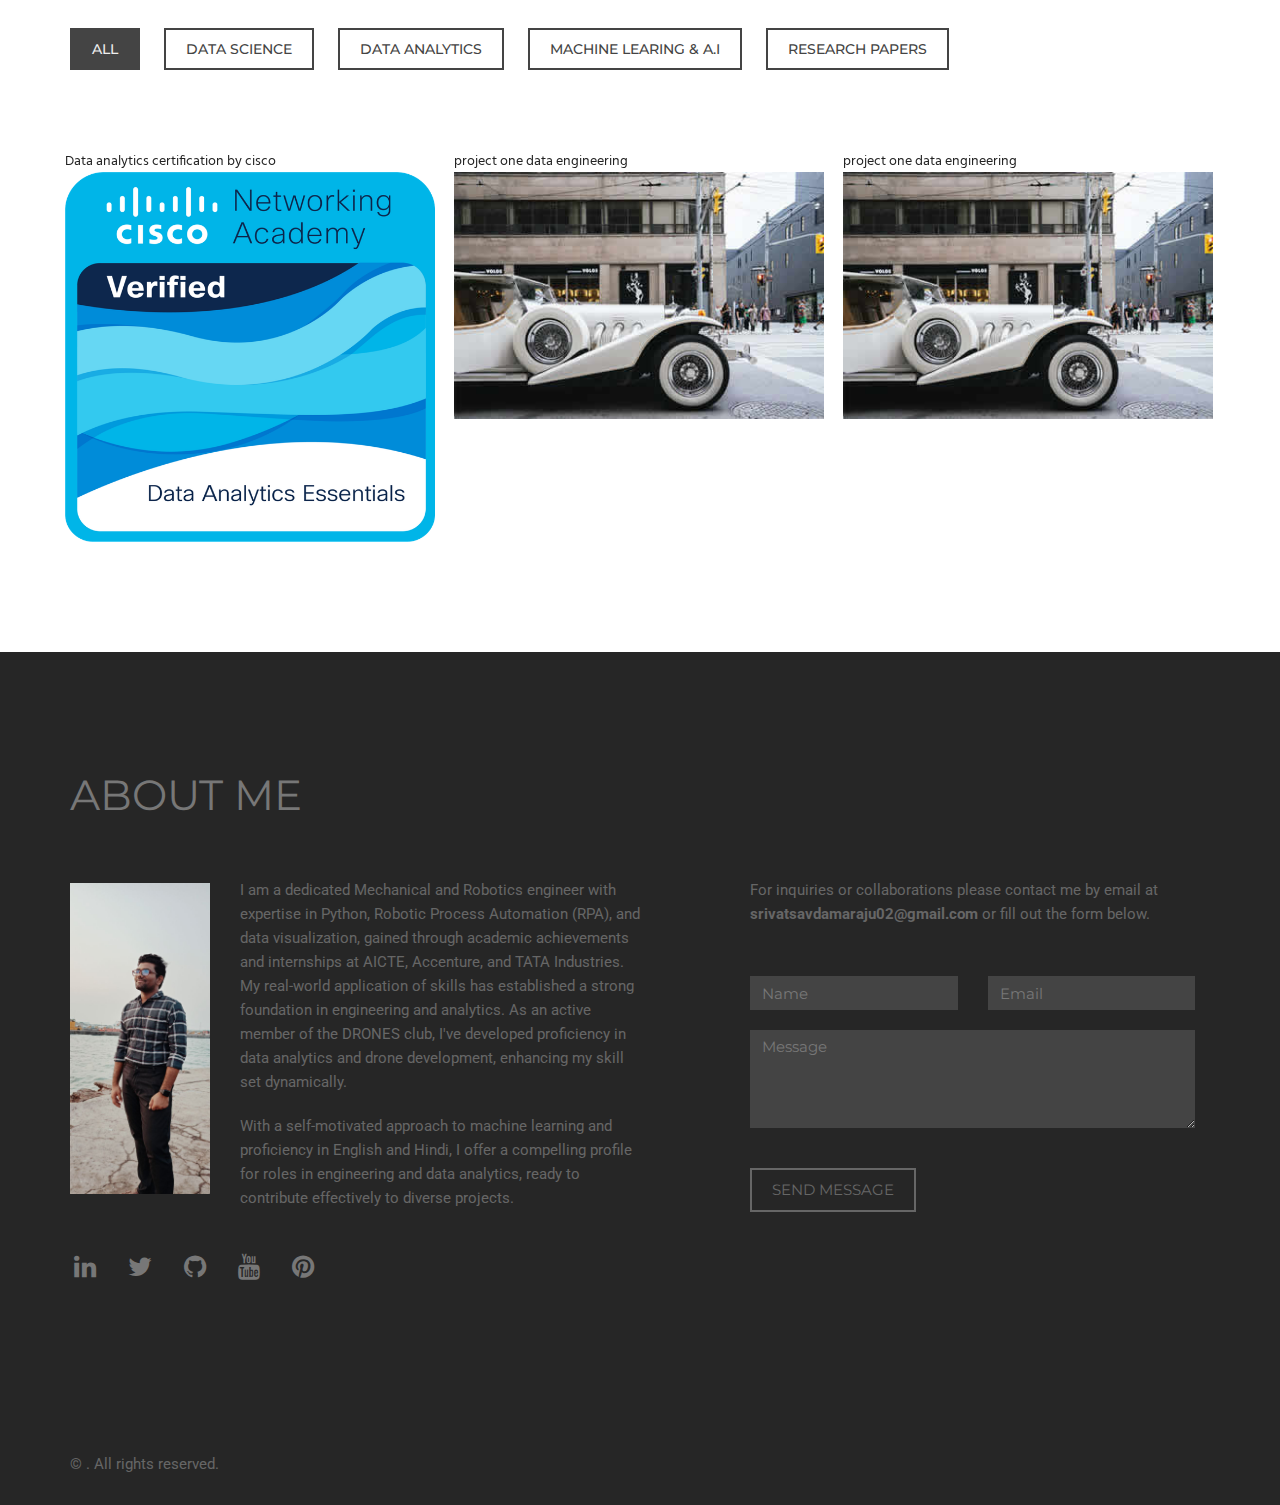
==== commit 466b84a5: "pop up message for the view of projects" ====
--- a/index.html
+++ b/index.html
@@ -311,5 +311,36 @@
 <script type="text/javascript" src="js/jqBootstrapValidation.js"></script> 
 <script type="text/javascript" src="js/contact_me.js"></script> 
 <script type="text/javascript" src="js/main.js"></script>
+          <div class='float-message'>
+<div class='float-message-inner'>
+  <a href="#!" onclick="$('.float-message').hide();" class="close-link">X</a>
+  <p>Kindly select the projects to access more detailed information.</p>
+</div>
+</div>
+<style>.float-message {
+	position:fixed;
+  	z-index:1001;
+  	max-width:400px;
+  	bottom:20px;
+  	right:20px;
+  	padding:30px;
+  	color:#444;
+  	font-size:16px;
+  	border-radius:5px;
+  	background:#FFF;
+  	box-shadow:0px 5px 10px rgba(0,0,0,0.5);
+}
+.float-message-inner {
+	position:relative;
+}
+.close-link {
+	text-decoration:none;
+  	color:#444;
+  	font-weight:bold;
+  	position:absolute;
+  	top:-15px;
+  	right:-15px;
+  	font-size:18px;
+}</style>
 </body>
 </html>
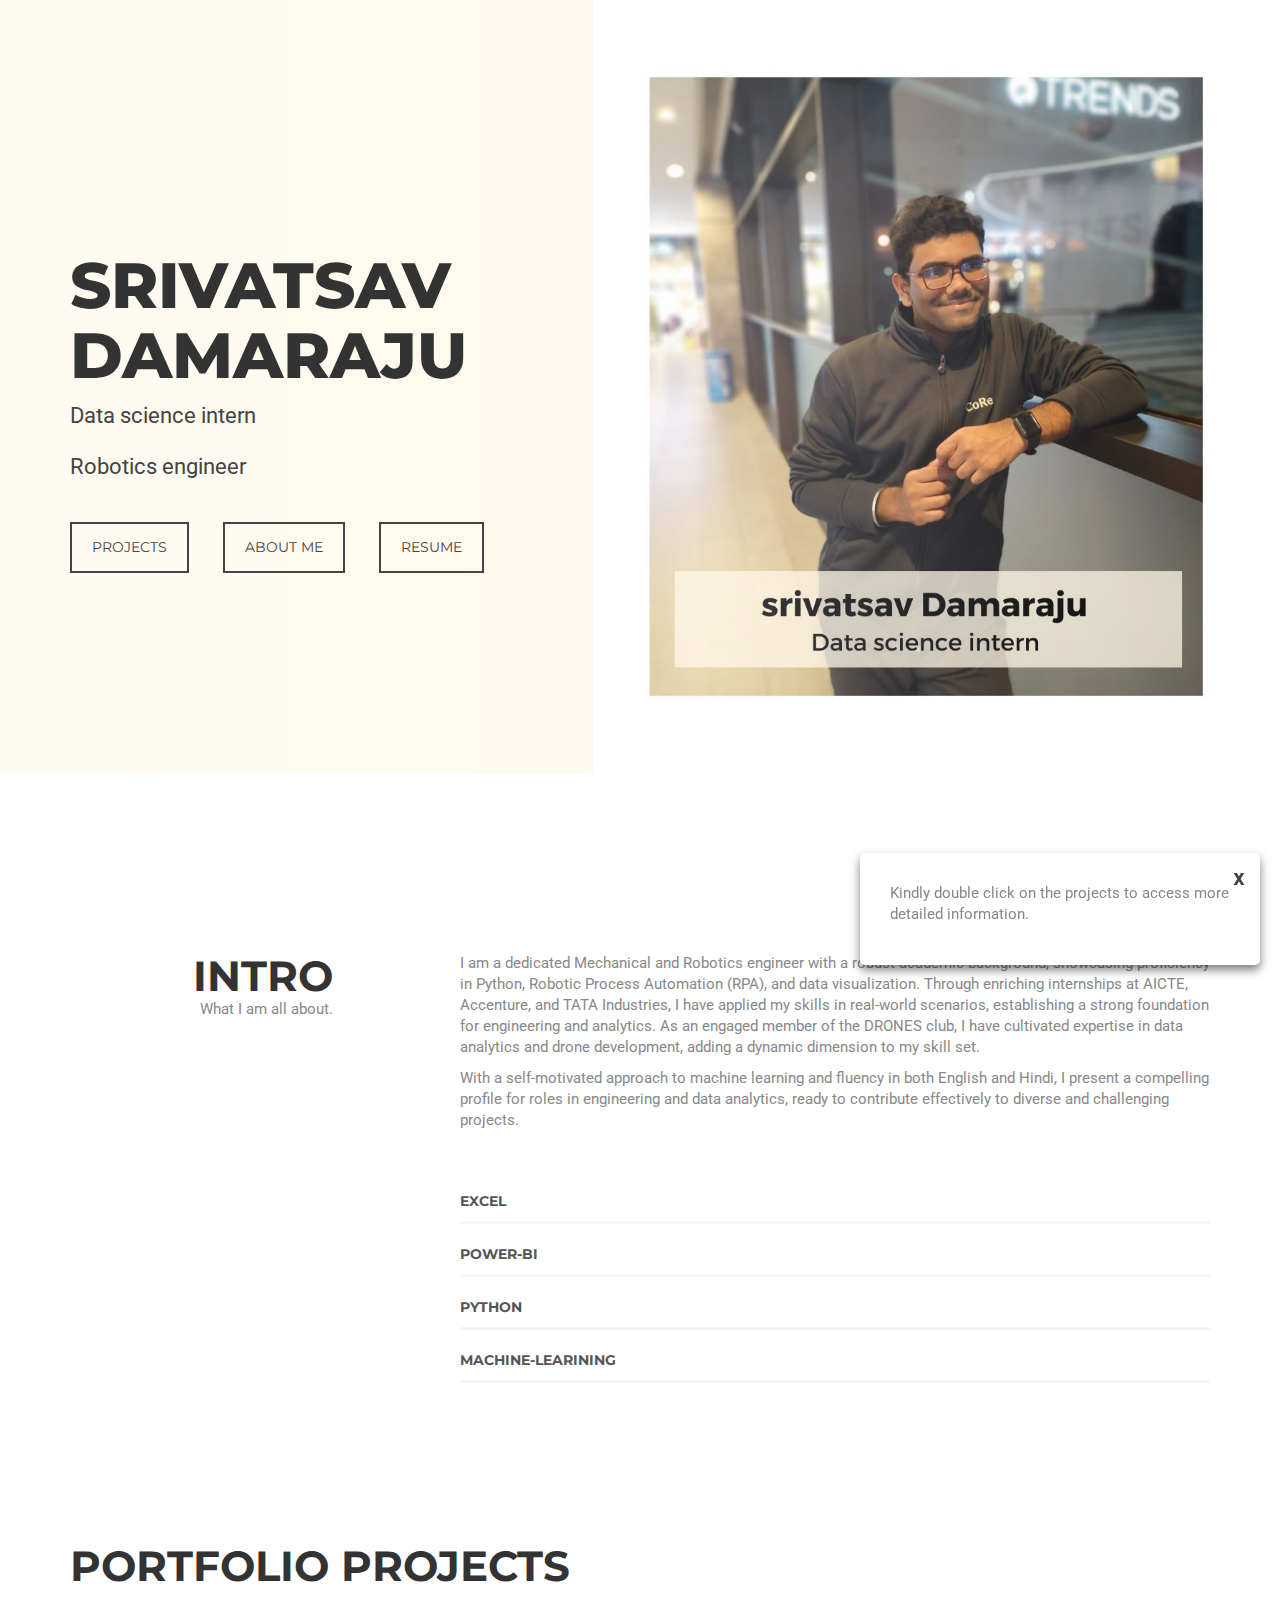
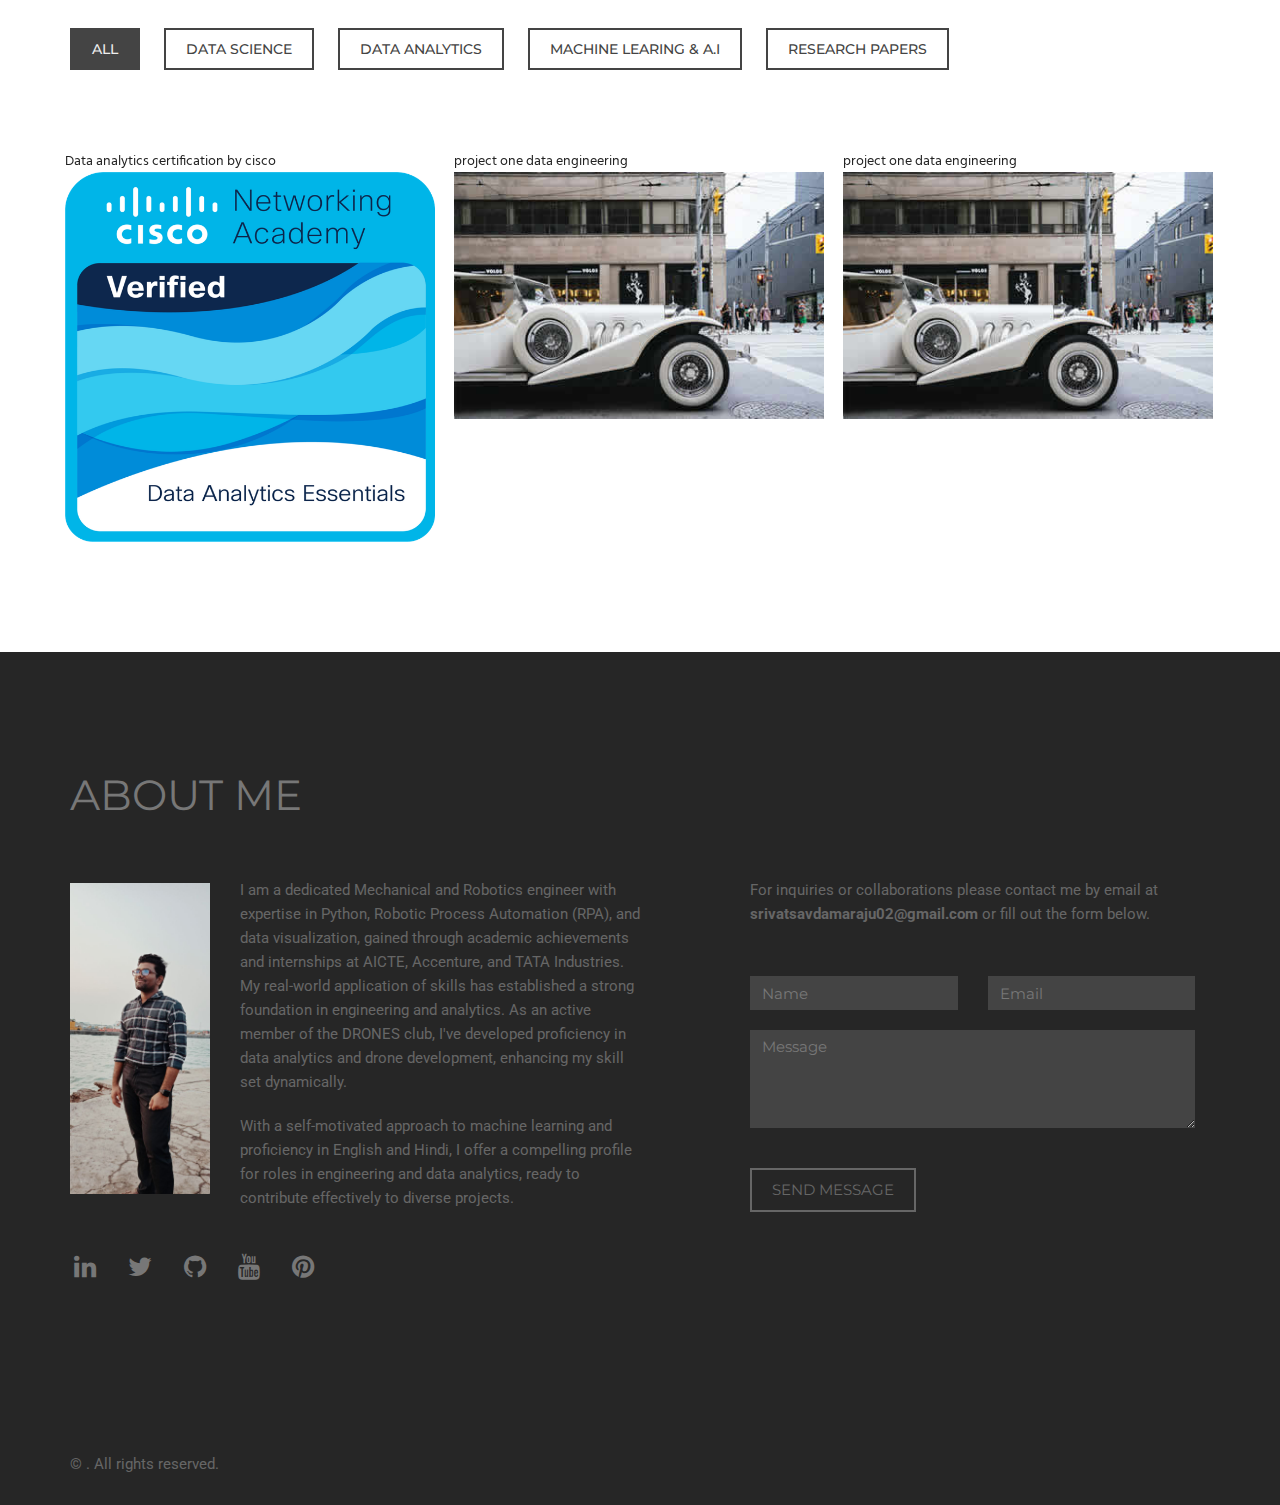
==== commit bd874ba7: "Update index.html" ====
--- a/index.html
+++ b/index.html
@@ -314,7 +314,7 @@
           <div class='float-message'>
 <div class='float-message-inner'>
   <a href="#!" onclick="$('.float-message').hide();" class="close-link">X</a>
-  <p>Kindly select the projects to access more detailed information.</p>
+  <p>Kindly double click on the projects to access more detailed information.</p>
 </div>
 </div>
 <style>.float-message {
